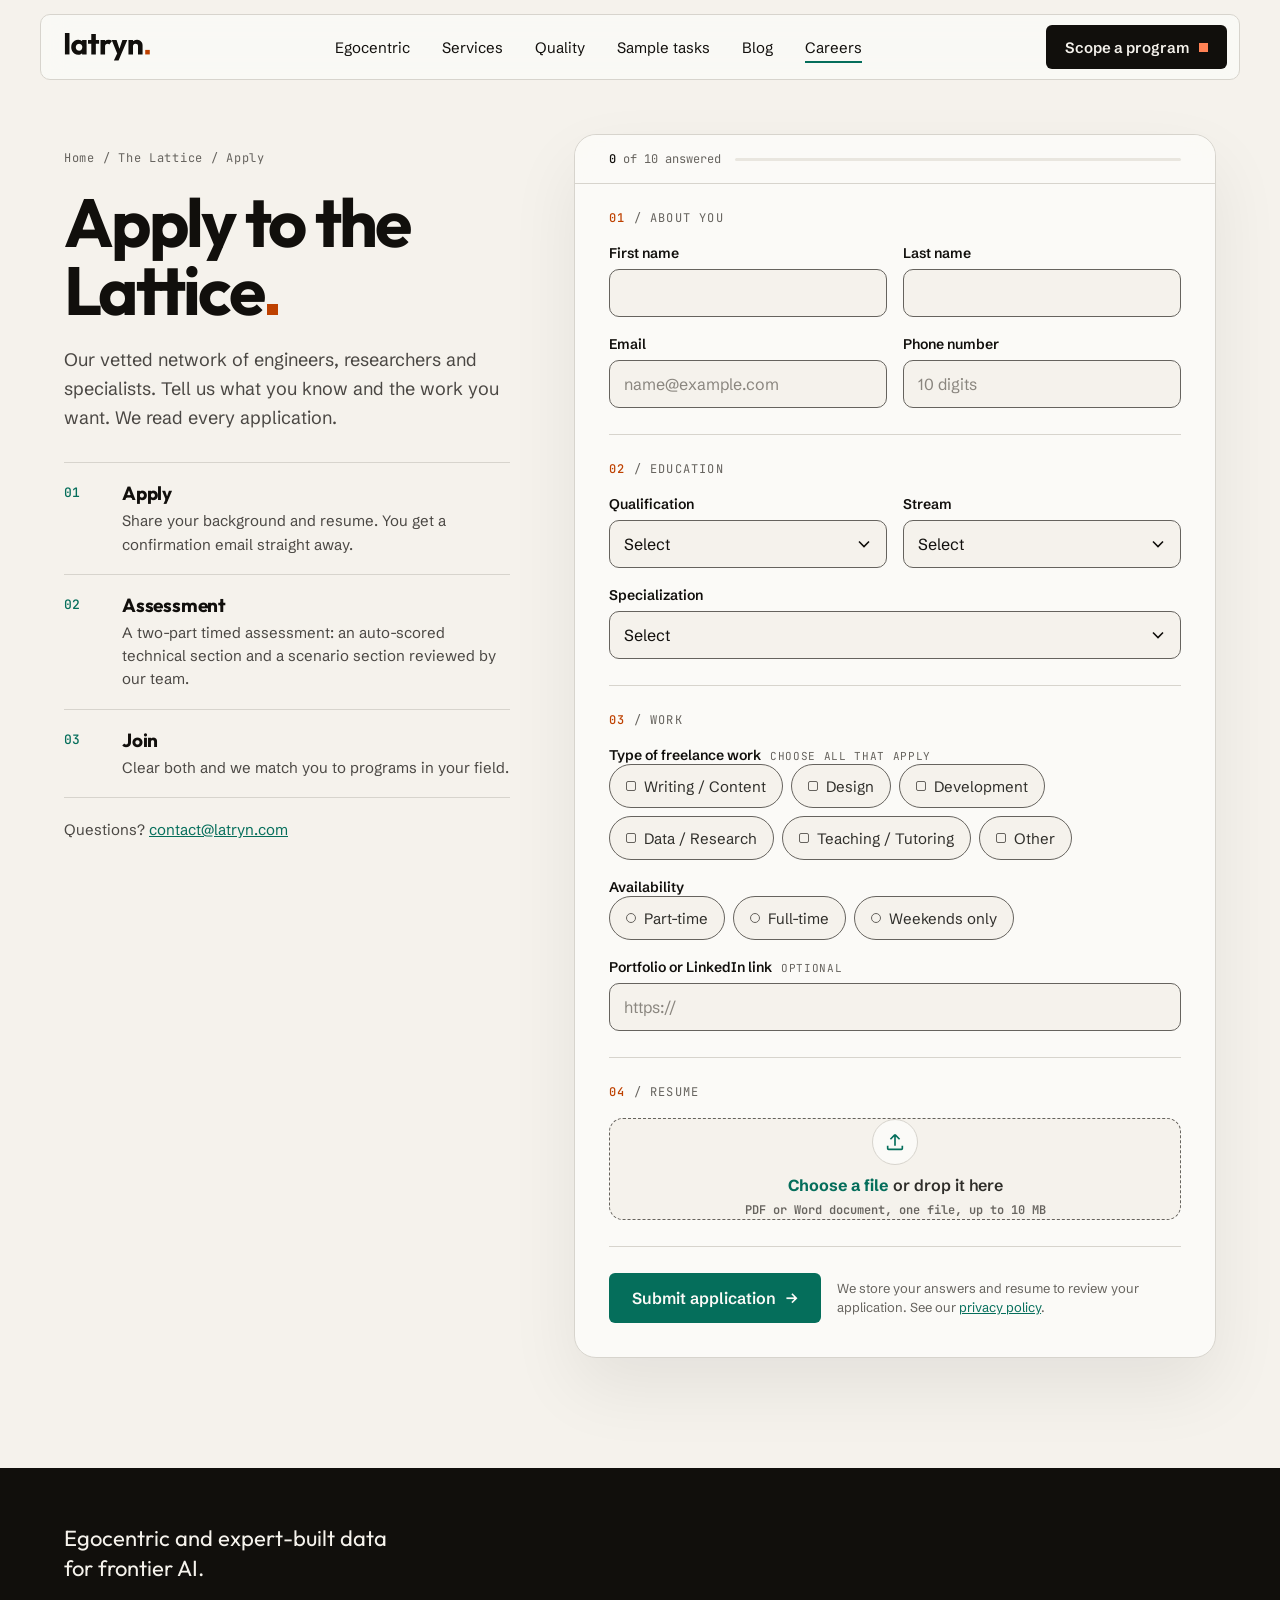
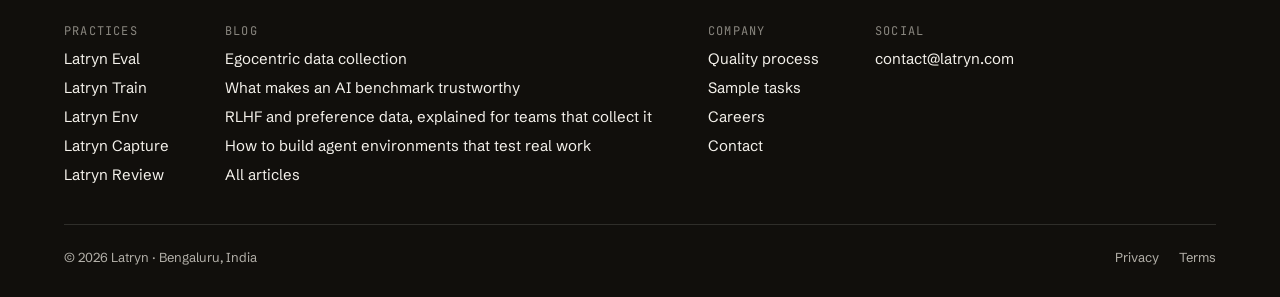
==== join.html @ 1d6ce914 "Add Lattice application page with Google Sheets and email backend - New join.html: full application " ====
<!doctype html>
<html lang="en">
<head>
<meta charset="utf-8">
<meta name="viewport" content="width=device-width, initial-scale=1">
<title>Apply to the Lattice | Latryn</title>
<meta name="description" content="Apply to join the Lattice, Latryn&#x27;s vetted network of experts who build AI evaluation, training and egocentric data. Share your background and resume.">
<link rel="canonical" href="https://latryn.com/join.html">
<meta property="og:type" content="website">
<meta property="og:site_name" content="Latryn">
<meta property="og:title" content="Apply to the Lattice | Latryn">
<meta property="og:description" content="Apply to join the Lattice, Latryn&#x27;s vetted network of experts who build AI evaluation, training and egocentric data. Share your background and resume.">
<meta property="og:url" content="https://latryn.com/join.html">
<meta property="og:image" content="https://latryn.com/og-image-1200x630.png">
<meta name="twitter:card" content="summary_large_image">
<script>document.documentElement.classList.add("js")</script>
<meta name="theme-color" content="#f5f2ec">
<link rel="icon" href="favicon.svg" type="image/svg+xml">
<link rel="alternate" type="text/plain" title="LLM site guide" href="llms.txt">
<link rel="preconnect" href="https://fonts.googleapis.com"><link rel="preconnect" href="https://fonts.gstatic.com" crossorigin><link rel="stylesheet" href="https://fonts.googleapis.com/css2?family=Outfit:wght@500;600;700&family=Schibsted+Grotesk:wght@400;500;600&family=JetBrains+Mono:wght@400;500&display=swap">
<link rel="stylesheet" href="assets/vendor/lenis.css">
<link rel="stylesheet" href="assets/latryn.css">

</head>
<body>
<a class="skip" href="#main">Skip to content</a>
<div class="progress" aria-hidden="true"></div><header class="nav" id="nav"><nav class="nav-in" aria-label="Main">
<a href="index.html" class="logo" aria-label="Latryn home"><svg viewBox="0 0 292 94" width="87" height="28" aria-hidden="true"><g transform="translate(1 -8.0) scale(0.1)"><path transform="translate(0 800.0) scale(1 -1)" d="M54 0V726H207V0Z" fill="currentColor"/><path transform="translate(241 800.0) scale(1 -1)" d="M257 -10Q190 -10 137.25 23.0Q84.5 56 54.25 113.0Q24 170 24 242.5Q24 315.5 54.25 372.75Q84.5 430 137.25 463.0Q190 496 257 496Q306 496 345.5 477.0Q385 458 409.75 424.5Q434.5 391 438 348V138Q434.5 95 410.0 61.5Q385.5 28 345.75 9.0Q306 -10 257 -10ZM288 128Q337 128 367.0 160.25Q397 192.5 397 243Q397 277 383.5 302.75Q370 328.5 345.5 343.25Q321 358 288.5 358Q256.5 358 232.0 343.25Q207.5 328.5 193.25 302.5Q179 276.5 179 243Q179 209.5 193.0 183.5Q207 157.5 231.75 142.75Q256.5 128 288 128ZM390.5 0V130.5L413.5 249L390.5 366.5V486H541V0Z" fill="currentColor"/><path transform="translate(816 800.0) scale(1 -1)" d="M123 0V687H276V0ZM13 356V486H386V356Z" fill="currentColor"/><path transform="translate(1195 800.0) scale(1 -1)" d="M54 0V486H207V0ZM207 266.5 142.5 316.5Q161.5 402 206.99693251533742 449.0Q252.49386503067484 496 331.5 496Q366.5 496 393.25 485.5Q420 475 440 453L349 338Q339 349 324.19444444444446 354.75Q309.3888888888889 360.5 290 360.5Q252 360.5 229.5 337.125786163522Q207 313.751572327044 207 266.5Z" fill="currentColor"/><path transform="translate(1619 800.0) scale(1 -1)" d="M203.5 -2.5 4 486H168.5L295.5 98.5H235L365 486H529.5L321.5 -2.5ZM78.5 -205 224.5 110 321.5 -2.5 235.5 -205Z" fill="currentColor"/><path transform="translate(2133 800.0) scale(1 -1)" d="M375 0V276.5Q375 315 351.5 338.25Q328 361.5 291.6224489795918 361.5Q266.8724489795918 361.5 247.6862244897959 351.0Q228.5 340.5 217.75 321.25Q207 302 207 276.5L147.5 305.5Q147.5 363 172.75 405.75Q198 448.5 242.44796954314722 472.25Q286.89593908629445 496 343.1979695431472 496Q396.5 496 438.25 470.5Q480 445 504.0 403.0Q528 361 528 311V0ZM54 0V486H207V0Z" fill="currentColor"/><rect x="2750" y="647.0" width="153" height="153" class="ldot"/></g></svg></a>
<div class="nav-links"><a href="index.html#egocentric">Egocentric</a><a href="index.html#build">Services</a><a href="index.html#quality">Quality</a><a href="sample-tasks.html">Sample tasks</a><a href="blog/index.html">Blog</a><a href="index.html#lattice" aria-current="page">Careers</a></div>
<a class="btn btn-ink" href="index.html?type=Scope%20a%20program#contact" style="min-height:44px;padding:11px 18px;font-size:15px">Scope a program <span class="sq" aria-hidden="true"></span></a>
</nav></header>
<main id="main" class="wrap join">
<div class="join-grid">
<aside class="join-intro">
<div class="crumbs"><a href="index.html">Home</a> / <a href="index.html#lattice">The Lattice</a> / Apply</div>
<h1>Apply to the Lattice<span class="dot"></span></h1>
<p class="lede">Our vetted network of engineers, researchers and specialists. Tell us what you know and the work you want. We read every application.</p>
<ol class="join-steps">
<li><b>01</b><div><strong>Apply</strong><span>Share your background and resume. You get a confirmation email straight away.</span></div></li>
<li><b>02</b><div><strong>Assessment</strong><span>A two-part timed assessment: an auto-scored technical section and a scenario section reviewed by our team.</span></div></li>
<li><b>03</b><div><strong>Join</strong><span>Clear both and we match you to programs in your field.</span></div></li>
</ol>
<p class="join-mail">Questions? <a data-email="careers" href="mailto:contact@latryn.com">contact@latryn.com</a></p>
</aside>
<div class="join-card">
<form class="form jform" id="apply-form" aria-label="Lattice application" novalidate>
<div class="jprog" aria-hidden="true"><span class="mono"><b id="jcount">0</b> of 10 answered</span><span class="track"><i id="jbar"></i></span></div>
<fieldset><legend class="eyebrow"><b>01</b> / About you</legend><div class="fgrid2">
<div class="field" data-field data-msg="Enter your first name"><label for="firstName">First name</label><input id="firstName" name="firstName" required autocomplete="given-name" maxlength="80" aria-describedby="e-firstName"><p class="err" id="e-firstName" aria-live="polite"></p></div>
<div class="field" data-field data-msg="Enter your last name"><label for="lastName">Last name</label><input id="lastName" name="lastName" required autocomplete="family-name" maxlength="80" aria-describedby="e-lastName"><p class="err" id="e-lastName" aria-live="polite"></p></div>
<div class="field" data-field data-msg="Enter your email address"><label for="email">Email</label><input id="email" name="email" required type="email" autocomplete="email" maxlength="160" placeholder="name@example.com" aria-describedby="e-email"><p class="err" id="e-email" aria-live="polite"></p></div>
<div class="field" data-field data-msg="Enter your phone number"><label for="phone">Phone number</label><input id="phone" name="phone" required type="tel" inputmode="numeric" autocomplete="tel-national" pattern="[0-9]{10}" maxlength="10" placeholder="10 digits" aria-describedby="e-phone"><p class="err" id="e-phone" aria-live="polite"></p></div>
</div></fieldset>
<fieldset><legend class="eyebrow"><b>02</b> / Education</legend><div class="fgrid2">
<div class="field" data-field data-msg="Choose your highest qualification"><label for="qualification">Qualification</label><select id="qualification" name="qualification" required aria-describedby="e-qualification"><option value="">Select</option><option>Diploma</option><option>Bachelors</option><option>Masters</option><option>PhD</option></select><p class="err" id="e-qualification" aria-live="polite"></p></div>
<div class="field" data-field data-msg="Choose your stream"><label for="stream">Stream</label><select id="stream" name="stream" required aria-describedby="e-stream"><option value="">Select</option><option>Science</option><option>Commerce</option><option>Arts</option><option>Engineering</option><option>Other</option></select><p class="err" id="e-stream" aria-live="polite"></p></div>
<div class="field full" data-field data-msg="Choose your specialization"><label for="specialization">Specialization</label><select id="specialization" name="specialization" required aria-describedby="e-specialization"><option value="">Select</option><option>Physical Sciences (Physics, Chemistry, Astronomy, Earth Sciences)</option><option>Life Sciences (Biology, Zoology, Botany, Genetics, Ecology)</option><option>Health &amp; Medical Sciences (Medicine, Nursing, Pharmacology, Neuroscience)</option><option>Computing &amp; Data (Computer Science, Data Analytics, AI, Cloud Computing)</option><option>Development &amp; Networks (Software Engineering, Web Development, Cybersecurity, Network Administration)</option><option>Core Engineering (Mechanical, Electrical, Civil, Chemical)</option><option>Advanced Engineering (Aerospace, Biomedical, Environmental, Robotics)</option><option>Visual Arts (Graphic Design, Fine Arts, Painting, Photography, Sculpture)</option><option>Media &amp; Digital Arts (Animation, UI/UX Design, Game Design, Video Production, Digital Illustration)</option><option>Performing Arts (Music Production, Sound Design, Theater, Choreography)</option><option>Design &amp; Architecture (Industrial Design, Fashion Design, Urban Planning, Architecture)</option><option>Humanities &amp; Communication (Technical Writing, Ethics in Technology, Language Arts, History)</option><option>Pure Mathematics (Algebra, Calculus, Geometry, Number Theory)</option><option>Applied Mathematics (Statistics, Actuarial Science, Cryptography, Quantitative Finance)</option><option>Other</option></select><p class="err" id="e-specialization" aria-live="polite"></p></div>
</div></fieldset>
<fieldset><legend class="eyebrow"><b>03</b> / Work</legend><div class="fgrid2">
<fieldset class="field full" data-field data-group="workTypes" data-msg="Choose at least one type of work" aria-describedby="e-workTypes"><legend class="lbl">Type of freelance work <span class="opt">Choose all that apply</span></legend><div class="picks"><label class="pick"><input type="checkbox" name="workTypes" value="Writing / Content"><span>Writing / Content</span></label><label class="pick"><input type="checkbox" name="workTypes" value="Design"><span>Design</span></label><label class="pick"><input type="checkbox" name="workTypes" value="Development"><span>Development</span></label><label class="pick"><input type="checkbox" name="workTypes" value="Data / Research"><span>Data / Research</span></label><label class="pick"><input type="checkbox" name="workTypes" value="Teaching / Tutoring"><span>Teaching / Tutoring</span></label><label class="pick"><input type="checkbox" name="workTypes" value="Other"><span>Other</span></label></div><p class="err" id="e-workTypes" aria-live="polite"></p></fieldset>
<fieldset class="field full" data-field data-group="availability" data-msg="Choose your availability" aria-describedby="e-availability"><legend class="lbl">Availability</legend><div class="picks"><label class="pick"><input type="radio" name="availability" value="Part-time" required><span>Part-time</span></label><label class="pick"><input type="radio" name="availability" value="Full-time" required><span>Full-time</span></label><label class="pick"><input type="radio" name="availability" value="Weekends only" required><span>Weekends only</span></label></div><p class="err" id="e-availability" aria-live="polite"></p></fieldset>
<div class="field full" data-field data-msg="Enter a full link, for example https://linkedin.com/in/you"><label for="portfolio">Portfolio or LinkedIn link <span class="opt">Optional</span></label><input id="portfolio" name="portfolio" type="url" inputmode="url" autocomplete="url" maxlength="300" placeholder="https://" aria-describedby="e-portfolio"><p class="err" id="e-portfolio" aria-live="polite"></p></div>
</div></fieldset>
<fieldset><legend class="eyebrow"><b>04</b> / Resume</legend>
<div class="field" data-field data-msg="Upload your resume">
<label class="drop" for="resume"><input type="file" id="resume" name="resume" required accept=".pdf,.doc,.docx,application/pdf,application/msword,application/vnd.openxmlformats-officedocument.wordprocessingml.document" aria-describedby="h-resume e-resume">
<span class="drop-ic" aria-hidden="true"><svg width="22" height="22" viewBox="0 0 24 24" fill="none" stroke="currentColor" stroke-width="1.8"><path d="M12 16V4m0 0-5 5m5-5 5 5M4 16v3a1 1 0 0 0 1 1h14a1 1 0 0 0 1-1v-3"/></svg></span>
<span class="drop-t"><strong>Choose a file</strong> or drop it here</span>
<span class="drop-h mono" id="h-resume">PDF or Word document, one file, up to 10 MB</span>
<span class="drop-file mono" hidden></span></label>
<p class="err" id="e-resume" aria-live="polite"></p></div>
</fieldset>
<input type="hidden" name="role">
<label class="hp" aria-hidden="true">Website<input name="website" tabindex="-1" autocomplete="off"></label>
<div class="jsubmit"><button class="btn btn-verd" type="submit">Submit application <span class="arr" aria-hidden="true">→</span></button><span class="note">We store your answers and resume to review your application. See our <a href="privacy.html">privacy policy</a>.</span></div>
<p class="form-ok" hidden role="status"></p>
</form>
<div class="jdone" hidden tabindex="-1">
<span class="stamp" aria-hidden="true"></span>
<span class="eyebrow"><b>Received</b> / Lattice application</span>
<h2>Thanks, <span id="jname">we have it</span><span class="dot"></span></h2>
<p>Your application is in. We sent a confirmation to <strong id="jmail">your email</strong>. If your background fits a current program, we will email you the assessment.</p>
<div style="display:flex;gap:12px;flex-wrap:wrap"><a class="btn btn-ink" href="index.html">Back to the homepage</a><a class="btn btn-ghost" href="blog/index.html">Read the blog</a></div>
</div>
</div>
</div>
</main><footer><div class="wrap">
<div class="fgrid">
<p style="margin:0;font-family:var(--disp);font-size:22px;line-height:1.35;color:var(--paper);max-width:340px">Egocentric and expert-built data for frontier AI.</p>
<div class="fcols">
<div><span class="h">PRACTICES</span><a href="index.html#build">Latryn Eval</a><a href="index.html#build">Latryn Train</a><a href="index.html#build">Latryn Env</a><a href="index.html#egocentric">Latryn Capture</a><a href="index.html#build">Latryn Review</a></div>
<div><span class="h">BLOG</span><a href="blog/egocentric-data-collection.html">Egocentric data collection</a><a href="blog/trustworthy-ai-benchmarks.html">What makes an AI benchmark trustworthy</a><a href="blog/rlhf-preference-data-guide.html">RLHF and preference data, explained for teams that collect it</a><a href="blog/building-agent-environments.html">How to build agent environments that test real work</a><a href="blog/index.html">All articles</a></div>
<div><span class="h">COMPANY</span><a href="index.html#quality">Quality process</a><a href="sample-tasks.html">Sample tasks</a><a href="index.html#lattice">Careers</a><a href="index.html#contact">Contact</a></div>
<div><span class="h">SOCIAL</span><a data-social="linkedin" href="#">LinkedIn</a><a data-social="x" href="#">X</a><a data-social="youtube" href="#">YouTube</a><a data-email="general" href="mailto:contact@latryn.com">contact@latryn.com</a></div>
</div></div>
<div class="legal"><span>© 2026 Latryn · Bengaluru, India</span><span style="display:flex;gap:20px"><a href="privacy.html">Privacy</a><a href="terms.html">Terms</a></span></div>
</div></footer>
<script src="assets/vendor/lenis.min.js"></script>
<script src="assets/site.js"></script>
</body>
</html>
---- assets/latryn.css ----
/* Latryn shared stylesheet for inner pages (blog, sample tasks, legal).
   Tokens mirror the Latryn design system: paper ground, ink text, verdigris actions,
   one ember accent per view, Outfit display + Schibsted Grotesk body + JetBrains Mono labels. */
:root{
  --paper:#f5f2ec; --raised:#fbfaf7; --sunken:#e9e6df;
  --ink:#110f0c; --ink-2:#2f2e2a; --body:#4a4743; --muted:#66635e; --hair:#d7d4cd;
  --verd:#056e5b; --verd-d:#045445; --verd-l:#52c1a7; --tint:#d6f5eb; --tint-2:#afe9d8;
  --ember:#be4100; --ember-l:#ff8255; --cobalt:#2456b9;
  --dark:#110f0c; --dark-2:#1c1a17; --dark-line:#2f2e2a; --dark-muted:#b4b1aa;
  --ease:cubic-bezier(.2,.7,.2,1);
  --sans:"Schibsted Grotesk","Helvetica Neue",Arial,sans-serif;
  --disp:"Outfit","Schibsted Grotesk",sans-serif;
  --mono:"JetBrains Mono",Menlo,monospace;
}
*{box-sizing:border-box}
html{scroll-behavior:smooth;overflow-x:clip}
html.lenis-smooth{scroll-behavior:auto!important}
body{margin:0;background:var(--paper);color:var(--ink);font-family:var(--sans);-webkit-font-smoothing:antialiased;overflow-x:clip}
a{color:var(--verd)}a:hover{color:var(--verd-d)}
img,svg{display:block}
:focus-visible{outline:2px solid var(--verd);outline-offset:3px}
.skip{position:absolute;left:-999px;top:8px;background:var(--ink);color:var(--paper);padding:10px 14px;border-radius:6px;z-index:100}.skip:focus{left:8px}
.wrap{max-width:1200px;margin:0 auto;padding:0 24px}
.narrow{max-width:760px;margin:0 auto;padding:0 24px}
.eyebrow{font-family:var(--mono);font-size:12px;letter-spacing:.1em;color:var(--muted);text-transform:uppercase}
.eyebrow b{color:var(--ember);font-weight:500}
h1,h2,h3{font-family:var(--disp);font-weight:700;margin:0}
.dot{display:inline-block;width:.16em;height:.16em;background:var(--ember);margin-left:.06em}
.js .dot{opacity:0;transform:scale(1.9)}
.js .dot.on{opacity:1;transform:none;transition:opacity .18s linear,transform .38s var(--ease)}
/* page-to-page: cross-fade, logo stays put, article titles carry over from their cards */
@view-transition{navigation:auto}
::view-transition-old(root),::view-transition-new(root){animation-duration:.32s;animation-timing-function:cubic-bezier(.2,.7,.2,1)}
.nav .logo{view-transition-name:site-logo}
.btn:active{transform:scale(.97)}
@keyframes flash{0%{background:var(--tint);box-shadow:0 0 0 6px var(--tint)}100%{background:transparent;box-shadow:0 0 0 6px transparent}}
.refs li.flash{animation:flash 2s var(--ease);border-radius:4px}
@keyframes changed{0%{background:var(--tint-2);border-color:var(--verd)}100%{}}
.changed{animation:changed 1.6s var(--ease)}
.logo{color:var(--ink);--dot:var(--ember)}.logo .ldot{fill:var(--dot)}
.progress{position:fixed;top:0;left:0;height:2px;width:100%;background:var(--ember);transform-origin:left;transform:scaleX(0);z-index:60}
.nav{position:sticky;top:0;z-index:50;padding:14px 24px;transition:transform .45s var(--ease)}
.nav.hide{transform:translateY(-110%)}
.nav-in{max-width:1200px;margin:0 auto;padding:10px 12px 10px 22px;display:flex;align-items:center;justify-content:space-between;gap:24px;background:rgba(251,250,247,.82);backdrop-filter:blur(14px);-webkit-backdrop-filter:blur(14px);border:1px solid var(--hair);border-radius:10px;transition:box-shadow .3s}
.nav.scrolled .nav-in{box-shadow:0 10px 30px rgba(17,15,12,.08)}
.nav-links{display:flex;gap:32px}
.nav-links a{position:relative;color:var(--ink);text-decoration:none;font-size:15px;padding:6px 0}
.nav-links a::after{content:"";position:absolute;left:0;right:0;bottom:0;height:2px;background:var(--verd);transform:scaleX(0);transform-origin:left;transition:transform .3s var(--ease)}
.nav-links a:hover::after,.nav-links a[aria-current="page"]::after{transform:scaleX(1)}
.btn{display:inline-flex;align-items:center;gap:10px;min-height:48px;padding:14px 22px;border-radius:6px;font-weight:600;font-size:16px;text-decoration:none;border:1px solid transparent;cursor:pointer;font-family:var(--sans);transition:transform .2s var(--ease),box-shadow .2s}
.btn:hover{transform:translateY(-2px);box-shadow:0 10px 24px rgba(17,15,12,.12)}
.btn .arr{transition:transform .25s var(--ease)}.btn:hover .arr{transform:translateX(4px)}
.btn-ink{background:var(--ink);color:var(--paper)}.btn-ink:hover{color:var(--paper)}
.btn-verd{background:var(--verd);color:var(--raised)}.btn-verd:hover{color:var(--raised)}
.btn-ghost{background:var(--raised);color:var(--ink);border-color:var(--muted)}.btn-ghost:hover{color:var(--ink)}
.btn-paper{background:var(--raised);color:var(--verd-d)}.btn-paper:hover{color:var(--verd-d)}
.sq{width:9px;height:9px;background:var(--ember-l);display:inline-block;flex:none}
/* no blanket fade-ups on inner pages either: reading content is never hidden behind an animation */

/* page hero */
.page-hero{padding:56px 0 40px}
.page-hero h1{font-size:clamp(40px,6vw,72px);line-height:1;letter-spacing:-.04em;margin:16px 0 18px}
.page-hero p{font-size:19px;line-height:1.6;color:var(--body);max-width:640px;margin:0}
.crumbs{font-family:var(--mono);font-size:12px;letter-spacing:.06em;color:var(--muted)}
.crumbs a{color:var(--muted);text-decoration:none}.crumbs a:hover{color:var(--verd)}

/* blog cards */
.posts{display:grid;grid-template-columns:repeat(auto-fill,minmax(320px,1fr));gap:16px;padding-bottom:96px}
.post-card{position:relative;display:flex;flex-direction:column;gap:12px;background:var(--raised);border:1px solid var(--hair);border-radius:16px;padding:28px;text-decoration:none;color:var(--ink);transition:transform .4s var(--ease),border-color .4s,box-shadow .4s}
.post-card:hover{border-color:var(--verd);color:var(--ink)}
.post-card h2{transition:color .25s}.post-card:hover h2{color:var(--verd)}
.post-card.feature:hover h2{color:var(--verd-l)}
.post-card .corner{position:absolute;top:22px;right:22px;width:12px;height:12px;background:var(--ember);transform:scale(0) rotate(-45deg);transition:transform .4s var(--ease)}
.post-card:hover .corner{transform:none}
.post-card h2{font-size:26px;line-height:1.15;letter-spacing:-.02em}
.post-card p{margin:0;font-size:15px;line-height:1.55;color:var(--body);flex-grow:1}
.post-card .meta{font-family:var(--mono);font-size:12px;color:var(--muted)}
.post-card.feature{grid-column:1/-1;background:var(--dark);color:var(--paper);border-color:var(--dark)}
.post-card.feature p{color:var(--hair)}.post-card.feature .meta,.post-card.feature .eyebrow{color:var(--dark-muted)}
.post-card.feature h2{font-size:clamp(28px,3.4vw,40px)}
.post-card.feature:hover{color:var(--paper)}

/* article */
.article-head{padding:40px 0 32px;border-bottom:1px solid var(--hair);margin-bottom:40px}
.article-head h1{font-size:clamp(36px,5.2vw,60px);line-height:1.04;letter-spacing:-.035em;margin:18px 0}
.article-head .dek{font-size:20px;line-height:1.55;color:var(--body);margin:0 0 20px}
.byline{display:flex;gap:18px;flex-wrap:wrap;font-family:var(--mono);font-size:12px;color:var(--muted);letter-spacing:.04em}
.tldr{background:var(--tint);border-radius:12px;padding:24px 28px;margin:0 0 40px}
.tldr h2{font-size:20px;margin-bottom:10px}
.tldr ul{margin:0;padding-left:20px}.tldr li{font-size:16px;line-height:1.6;color:var(--ink-2);margin:4px 0}
.prose{font-size:18px;line-height:1.75;color:var(--ink-2)}
.prose h2{font-size:32px;line-height:1.15;letter-spacing:-.025em;margin:48px 0 16px;color:var(--ink)}
.prose h3{font-size:22px;margin:32px 0 10px;color:var(--ink)}
.prose p{margin:0 0 20px}
.prose ul,.prose ol{margin:0 0 20px;padding-left:24px}.prose li{margin:6px 0}
.prose blockquote{margin:28px 0;padding:4px 0 4px 22px;border-left:3px solid var(--verd);font-family:var(--disp);font-size:22px;line-height:1.45;color:var(--ink)}
.prose code{font-family:var(--mono);font-size:.88em;background:var(--sunken);padding:2px 6px;border-radius:4px}
.prose sup a{font-family:var(--mono);font-size:12px;text-decoration:none;padding:0 2px}
.prose table{width:100%;border-collapse:collapse;font-size:16px;margin:8px 0 24px}
.prose th,.prose td{text-align:left;padding:12px 14px;border-bottom:1px solid var(--hair);vertical-align:top}
.prose th{font-family:var(--mono);font-size:12px;letter-spacing:.06em;color:var(--muted);font-weight:500;text-transform:uppercase}
.refs{margin-top:56px;padding-top:28px;border-top:1px solid var(--hair)}
.refs h2{font-size:24px;margin-bottom:14px}
.refs ol{padding-left:22px;margin:0}.refs li{font-size:15px;line-height:1.6;color:var(--body);margin:10px 0}
.cta-box{position:relative;overflow:hidden;background:var(--verd);color:var(--raised);border-radius:16px;padding:40px;margin:56px 0;display:flex;flex-direction:column;gap:16px}
.cta-box h2{font-size:30px;line-height:1.15;letter-spacing:-.02em;color:var(--raised);margin:0}
.cta-box p{margin:0;color:var(--tint);font-size:17px;line-height:1.6}
.related{padding:24px 0 96px}
.related h2{font-size:28px;margin-bottom:18px}

/* sample tasks */
.task{background:var(--raised);border:1px solid var(--hair);border-radius:16px;padding:32px;margin-bottom:16px}
.task h2{font-size:28px;letter-spacing:-.02em;margin:10px 0 12px}
.task p{margin:0 0 14px;font-size:16px;line-height:1.6;color:var(--body)}
.tree{font-family:var(--mono);font-size:13px;line-height:1.8;background:var(--dark-2);color:var(--paper);border-radius:10px;padding:18px 20px;overflow-x:auto;margin:14px 0}
.tree .dim{color:var(--dark-muted)}.tree .ok{color:var(--verd-l)}
.chips{display:flex;flex-wrap:wrap;gap:6px}
.chip{font-family:var(--mono);font-size:11px;letter-spacing:.06em;text-transform:uppercase;color:var(--body);border:1px solid var(--hair);padding:4px 8px;border-radius:4px}

/* lattice application (join.html) */
.mono{font-family:var(--mono)}
.join{padding-top:40px;padding-bottom:110px}
.join-grid{display:grid;grid-template-columns:minmax(0,.82fr) minmax(0,1.18fr);gap:64px;align-items:start}
.join-intro{position:sticky;top:110px;display:flex;flex-direction:column;gap:22px;padding-top:16px}
.join-intro h1{font-size:clamp(40px,5.4vw,68px);line-height:1;letter-spacing:-.04em}
.join-intro .lede{font-size:18px;line-height:1.6;color:var(--body);margin:0}
.join-steps{list-style:none;margin:8px 0 0;padding:0;border-top:1px solid var(--hair)}
.join-steps li{display:grid;grid-template-columns:44px 1fr;gap:14px;padding:18px 0;border-bottom:1px solid var(--hair)}
.join-steps b{font-family:var(--mono);font-weight:500;font-size:13px;color:var(--verd);padding-top:3px}
.join-steps strong{display:block;font-family:var(--disp);font-size:19px;letter-spacing:-.01em;margin-bottom:4px}
.join-steps span{font-size:15px;line-height:1.55;color:var(--body)}
.join-mail{margin:0;font-size:15px;color:var(--body)}
.join-card{position:relative;background:var(--raised);border:1px solid var(--hair);border-radius:22px;box-shadow:0 30px 70px rgba(17,15,12,.07)}
.jform{padding:0 34px 34px}
.jform fieldset{border:0;margin:0;padding:0;min-width:0}
.jform>fieldset{padding:26px 0;border-top:1px solid var(--hair)}
.jform>fieldset:first-of-type{border-top:0}
.jform>fieldset>legend{float:left;width:100%;margin-bottom:18px;padding:0}
.jform>fieldset>legend+*{clear:both}
.fgrid2{display:grid;grid-template-columns:1fr 1fr;gap:18px 16px}
.field{display:flex;flex-direction:column;gap:7px;min-width:0}
.field.full{grid-column:1/-1}
.field>label,.field .lbl{font-size:14px;font-weight:600;color:var(--ink);padding:0}
.opt{font-family:var(--mono);font-size:11px;font-weight:400;letter-spacing:.06em;text-transform:uppercase;color:var(--muted);margin-left:6px}
.jform input:not([type=checkbox]):not([type=radio]):not([type=file]),.jform select{width:100%;font:400 16px var(--sans);color:var(--ink);background:var(--paper);border:1px solid var(--muted);border-radius:10px;padding:12px 14px;min-height:48px;transition:border-color .2s,box-shadow .2s,background .2s}
.jform select{appearance:none;-webkit-appearance:none;padding-right:42px;text-overflow:ellipsis;cursor:pointer;background-image:url("data:image/svg+xml,%3Csvg xmlns='http://www.w3.org/2000/svg' width='12' height='8' viewBox='0 0 12 8'%3E%3Cpath d='M1 1.5l5 5 5-5' fill='none' stroke='%23110f0c' stroke-width='1.6'/%3E%3C/svg%3E");background-repeat:no-repeat;background-position:right 16px center}
.jform input:hover,.jform select:hover{border-color:var(--ink-2)}
.jform input:focus,.jform select:focus{outline:none;border-color:var(--verd);background-color:var(--raised);box-shadow:0 0 0 3px rgba(5,110,91,.18)}
.jform ::placeholder{color:#8a867f}
.field.bad input,.field.bad select,.field.bad .drop{border-color:var(--ember)}
.err{margin:0;font-size:13px;line-height:1.4;color:var(--ember);min-height:0}
.err:empty{display:none}
.picks{display:flex;flex-wrap:wrap;gap:8px}
.pick{position:relative;cursor:pointer}
.pick input{position:absolute;z-index:1;opacity:0;inset:0;width:100%;height:100%;margin:0;cursor:pointer}
.pick span{display:inline-flex;align-items:center;gap:8px;min-height:44px;padding:10px 16px;border:1px solid var(--muted);border-radius:999px;background:var(--paper);font-size:15px;color:var(--ink-2);transition:background .2s,border-color .2s,color .2s,transform .2s var(--ease)}
.pick span::before{content:"";width:8px;height:8px;border-radius:2px;border:1.5px solid var(--muted);transition:background .2s,border-color .2s,transform .3s var(--ease)}
.pick input[type=radio]+span::before{border-radius:999px}
.pick:hover span{border-color:var(--ink-2)}
.pick input:checked+span{background:var(--tint);border-color:var(--verd);color:var(--verd-d)}
.pick input:checked+span::before{background:var(--verd);border-color:var(--verd);transform:scale(1.15)}
.pick input:focus-visible+span{outline:2px solid var(--verd);outline-offset:3px}
.pick:active span{transform:scale(.97)}
.field.bad .pick span{border-color:var(--ember)}
.drop{position:relative;display:flex;flex-direction:column;align-items:center;gap:6px;text-align:center;padding:30px 20px;border:1.5px dashed var(--muted);border-radius:14px;background:var(--paper);cursor:pointer;transition:border-color .2s,background .2s}
.drop input{position:absolute;inset:0;width:100%;height:100%;opacity:0;cursor:pointer}
.drop:hover,.drop.over{border-color:var(--verd);background:var(--tint)}
.drop:focus-within{outline:2px solid var(--verd);outline-offset:3px}
.drop-ic{display:inline-flex;align-items:center;justify-content:center;width:46px;height:46px;border-radius:999px;background:var(--raised);color:var(--verd);border:1px solid var(--hair);margin-bottom:4px;transition:transform .35s var(--ease)}
.drop:hover .drop-ic{transform:translateY(-3px)}
.drop-t{font-size:16px;color:var(--ink-2)}.drop-t strong{color:var(--verd)}
.drop-h{font-size:12px;line-height:1.5;color:var(--muted);max-width:100%;overflow-wrap:anywhere}
.drop-file{display:inline-flex;align-items:center;gap:8px;margin-top:8px;font-size:13px;color:var(--verd-d);background:var(--raised);border:1px solid var(--verd);border-radius:999px;padding:6px 12px;max-width:100%;overflow:hidden;text-overflow:ellipsis;white-space:nowrap}
.drop.has{border-style:solid;border-color:var(--verd)}
.jdone[hidden],.drop-file[hidden],.jform[hidden]{display:none}
.hp{position:absolute;left:-9999px;width:1px;height:1px;overflow:hidden}
.jprog{display:flex;align-items:center;gap:14px;margin:0 -34px;padding:16px 34px;background:rgba(251,250,247,.9);backdrop-filter:blur(10px);-webkit-backdrop-filter:blur(10px);border-bottom:1px solid var(--hair);border-radius:22px 22px 0 0;font-size:12px;color:var(--muted)}
.jprog b{color:var(--ink);font-weight:500}
.jprog .track{flex:1;height:3px;background:var(--sunken);border-radius:3px;overflow:hidden}
.jprog .track i{display:block;height:100%;width:100%;background:var(--verd);transform:scaleX(0);transform-origin:left;transition:transform .45s var(--ease)}
.jsubmit{display:flex;gap:16px;align-items:center;flex-wrap:wrap;padding-top:26px;border-top:1px solid var(--hair)}
.jsubmit .note{flex:1;min-width:220px;font-size:13px;line-height:1.5;color:var(--muted)}
.btn[disabled]{opacity:.7;cursor:progress;transform:none;box-shadow:none}
.btn .spin{width:14px;height:14px;border-radius:999px;border:2px solid currentColor;border-right-color:transparent;animation:spin .7s linear infinite}
@keyframes spin{to{transform:rotate(360deg)}}
.form-ok{margin:18px 0 0;background:var(--tint);color:var(--ink-2);border-radius:10px;padding:12px 14px;font-size:14px;line-height:1.5;animation:changed 1.6s var(--ease)}
.form-ok.bad{background:#fbe6dc;color:var(--ink)}
.jdone{display:flex;flex-direction:column;gap:18px;padding:56px 40px 48px;outline:none}
.jdone h2{font-size:clamp(30px,3.6vw,42px);line-height:1.08;letter-spacing:-.03em}
.jdone p{margin:0;font-size:17px;line-height:1.6;color:var(--body);max-width:520px}
.jdone .stamp{width:30px;height:30px;background:var(--ember);opacity:0;transform:scale(1.9) rotate(-12deg);transition:opacity .15s linear,transform .45s var(--ease)}
.jdone.on .stamp{opacity:1;transform:none}
.jdone.on{animation:rise .6s var(--ease)}
@keyframes rise{from{opacity:0;transform:translateY(14px)}to{opacity:1;transform:none}}
@media (max-width:900px){.join-grid{grid-template-columns:1fr;gap:36px}.join-intro{position:static}}
@media (max-width:600px){.join{padding-left:16px;padding-right:16px}.fgrid2{grid-template-columns:1fr}.jform{padding:0 20px 24px}.jprog{margin:0 -20px;padding:14px 20px}.jdone{padding:40px 22px}.drop{padding:26px 14px}.join-card{border-radius:18px}}

/* footer */
footer{background:var(--dark);color:var(--dark-muted);padding:56px 0 32px}
footer a{color:var(--paper);text-decoration:none}footer a:hover{color:var(--verd-l)}
.fgrid{display:flex;justify-content:space-between;gap:40px;flex-wrap:wrap}
.fcols{display:flex;gap:56px;flex-wrap:wrap;font-size:15px}
.fcols div{display:flex;flex-direction:column;gap:10px}
.fcols .h{font-family:var(--mono);font-size:12px;letter-spacing:.1em;color:#89867f}
.legal{display:flex;justify-content:space-between;gap:16px;flex-wrap:wrap;border-top:1px solid var(--dark-line);padding-top:24px;margin-top:40px;font-size:13px}
.legal a{color:var(--dark-muted)}

@media (max-width:900px){.nav-links{display:none}.cta-box{padding:28px}}
@media (prefers-reduced-motion:reduce){@view-transition{navigation:none}*,*::before,*::after{animation:none!important;transition:none!important}.js .dot{opacity:1;transform:none}}
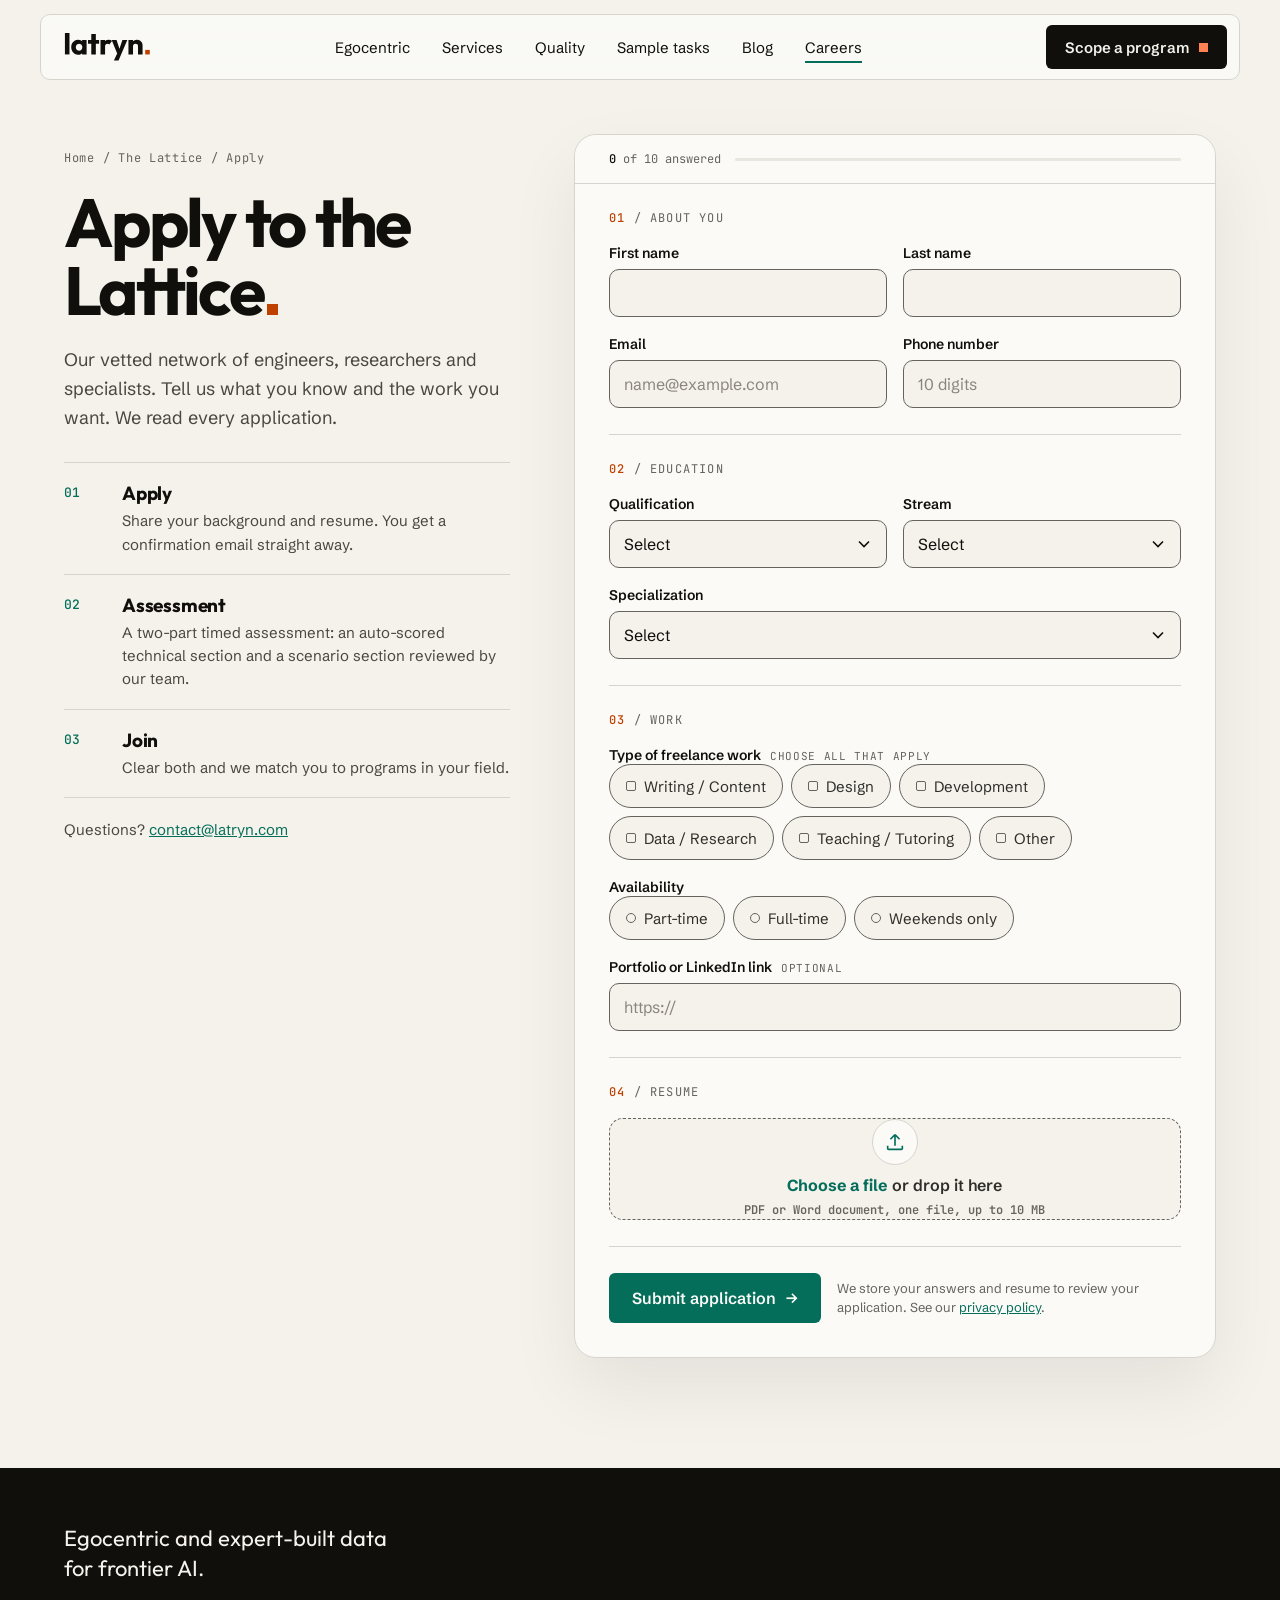
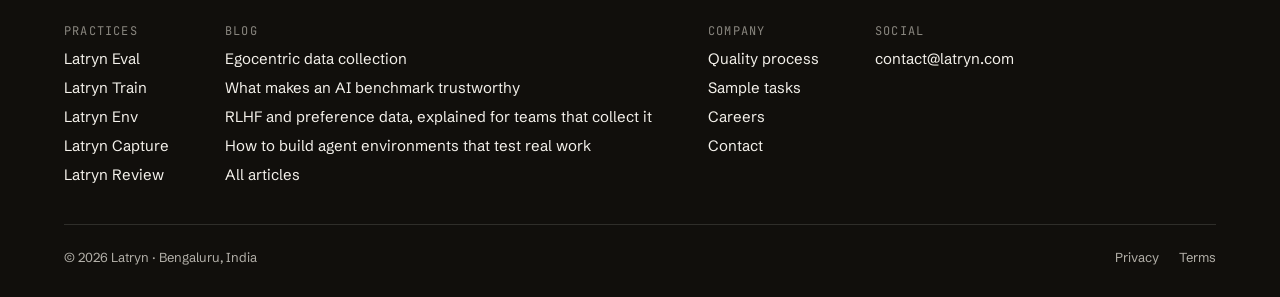
==== commit 71366482: "Animate the Lattice application form - Form card rises and settles on load; step dividers draw in. -" ====
--- a/join.html
+++ b/join.html
@@ -64,7 +64,7 @@
 <fieldset><legend class="eyebrow"><b>04</b> / Resume</legend>
 <div class="field" data-field data-msg="Upload your resume">
 <label class="drop" for="resume"><input type="file" id="resume" name="resume" required accept=".pdf,.doc,.docx,application/pdf,application/msword,application/vnd.openxmlformats-officedocument.wordprocessingml.document" aria-describedby="h-resume e-resume">
-<span class="drop-ic" aria-hidden="true"><svg width="22" height="22" viewBox="0 0 24 24" fill="none" stroke="currentColor" stroke-width="1.8"><path d="M12 16V4m0 0-5 5m5-5 5 5M4 16v3a1 1 0 0 0 1 1h14a1 1 0 0 0 1-1v-3"/></svg></span>
+<span class="drop-ic" aria-hidden="true"><svg class="up" width="22" height="22" viewBox="0 0 24 24" fill="none" stroke="currentColor" stroke-width="1.8"><path d="M12 16V4m0 0-5 5m5-5 5 5M4 16v3a1 1 0 0 0 1 1h14a1 1 0 0 0 1-1v-3"/></svg><svg class="ck" width="22" height="22" viewBox="0 0 24 24" fill="none" stroke="currentColor" stroke-width="2"><path d="m5 12.5 4.5 4.5L19 7.5"/></svg></span>
 <span class="drop-t"><strong>Choose a file</strong> or drop it here</span>
 <span class="drop-h mono" id="h-resume">PDF or Word document, one file, up to 10 MB</span>
 <span class="drop-file mono" hidden></span></label>
--- a/assets/latryn.css
+++ b/assets/latryn.css
@@ -7,7 +7,7 @@
   --verd:#056e5b; --verd-d:#045445; --verd-l:#52c1a7; --tint:#d6f5eb; --tint-2:#afe9d8;
   --ember:#be4100; --ember-l:#ff8255; --cobalt:#2456b9;
   --dark:#110f0c; --dark-2:#1c1a17; --dark-line:#2f2e2a; --dark-muted:#b4b1aa;
-  --ease:cubic-bezier(.2,.7,.2,1);
+  --ease:cubic-bezier(.2,.7,.2,1); --expo:cubic-bezier(.16,1,.3,1);
   --sans:"Schibsted Grotesk","Helvetica Neue",Arial,sans-serif;
   --disp:"Outfit","Schibsted Grotesk",sans-serif;
   --mono:"JetBrains Mono",Menlo,monospace;
@@ -142,7 +142,7 @@
 .field.full{grid-column:1/-1}
 .field>label,.field .lbl{font-size:14px;font-weight:600;color:var(--ink);padding:0}
 .opt{font-family:var(--mono);font-size:11px;font-weight:400;letter-spacing:.06em;text-transform:uppercase;color:var(--muted);margin-left:6px}
-.jform input:not([type=checkbox]):not([type=radio]):not([type=file]),.jform select{width:100%;font:400 16px var(--sans);color:var(--ink);background:var(--paper);border:1px solid var(--muted);border-radius:10px;padding:12px 14px;min-height:48px;transition:border-color .2s,box-shadow .2s,background .2s}
+.jform input:not([type=checkbox]):not([type=radio]):not([type=file]),.jform select{width:100%;font:400 16px var(--sans);color:var(--ink);background:var(--paper);border:1px solid var(--muted);border-radius:10px;padding:12px 14px;min-height:48px;transition:border-color .2s,box-shadow .25s,background .2s,transform .25s var(--expo)}
 .jform select{appearance:none;-webkit-appearance:none;padding-right:42px;text-overflow:ellipsis;cursor:pointer;background-image:url("data:image/svg+xml,%3Csvg xmlns='http://www.w3.org/2000/svg' width='12' height='8' viewBox='0 0 12 8'%3E%3Cpath d='M1 1.5l5 5 5-5' fill='none' stroke='%23110f0c' stroke-width='1.6'/%3E%3C/svg%3E");background-repeat:no-repeat;background-position:right 16px center}
 .jform input:hover,.jform select:hover{border-color:var(--ink-2)}
 .jform input:focus,.jform select:focus{outline:none;border-color:var(--verd);background-color:var(--raised);box-shadow:0 0 0 3px rgba(5,110,91,.18)}
@@ -192,6 +192,45 @@
 .jdone.on .stamp{opacity:1;transform:none}
 .jdone.on{animation:rise .6s var(--ease)}
 @keyframes rise{from{opacity:0;transform:translateY(14px)}to{opacity:1;transform:none}}
+/* form motion: entrances use expo out, responses 150 to 450ms, nothing loops while idle */
+@keyframes cardin{from{opacity:0;transform:translateY(32px) rotate(-1.4deg)}to{opacity:1;transform:none}}
+@keyframes linein{from{transform:scaleX(0)}to{transform:none}}
+@keyframes stampin{from{opacity:0;transform:scale(1.9)}to{opacity:1;transform:scale(1.15)}}
+@keyframes errin{from{opacity:0;transform:translateY(-5px)}to{opacity:1;transform:none}}
+@keyframes chipin{from{opacity:0;transform:translateY(8px) scale(.96)}to{opacity:1;transform:none}}
+@keyframes tick{from{opacity:0;transform:translateY(70%)}to{opacity:1;transform:none}}
+@keyframes nudge{0%{box-shadow:0 0 0 0 rgba(190,65,0,.35)}100%{box-shadow:0 0 0 10px rgba(190,65,0,0)}}
+.js .join-card{animation:cardin .9s var(--expo) .15s both;transform-origin:50% 100%}
+.js .join-steps li{position:relative;border-bottom-color:transparent}
+.js .join-steps li::after{content:"";position:absolute;left:0;right:0;bottom:-1px;height:1px;background:var(--hair);transform-origin:left;animation:linein .8s var(--expo) both}
+.js .join-steps li:nth-child(1)::after{animation-delay:.35s}.js .join-steps li:nth-child(2)::after{animation-delay:.45s}.js .join-steps li:nth-child(3)::after{animation-delay:.55s}
+.field>label,.field .lbl{transition:color .2s}
+.field:focus-within>label{color:var(--verd-d)}
+.jform input:not([type=checkbox]):not([type=radio]):not([type=file]):focus,.jform select:focus{transform:translateY(-1px)}
+.err:not(:empty){animation:errin .3s var(--expo)}
+.field.nudge input,.field.nudge select,.field.nudge .drop,.field.nudge .pick span{animation:nudge .9s var(--expo)}
+.pick input:checked+span::before{animation:stampin .38s var(--expo) both}
+.pick span{transition:background .25s,border-color .25s,color .25s,transform .25s var(--expo)}
+.jform>fieldset>legend b{transition:color .3s}
+.jform>fieldset>legend::after{content:"Complete";float:right;display:inline-block;color:var(--cobalt);opacity:0;transform:translateX(-8px);transition:opacity .25s,transform .45s var(--expo)}
+.jform>fieldset.done>legend::after{opacity:1;transform:none}
+.jform>fieldset.done>legend b{color:var(--cobalt)}
+.jprog b{display:inline-block}
+.jprog b.tick{animation:tick .3s var(--expo)}
+.jprog .track i{transition:transform .6s var(--expo),background .3s}
+.jprog.full .track i{background:var(--cobalt)}
+.jprog.full .mono{color:var(--cobalt)}
+.drop{transition:border-color .2s,background .2s,transform .35s var(--expo)}
+.drop.over{transform:scale(1.015)}
+.drop.over .drop-ic{transform:translateY(-5px)}
+.drop-ic svg{grid-area:1/1}.drop-ic{display:inline-grid;place-items:center}
+.drop-ic .ck{opacity:0;transform:scale(1.9)}
+.drop.has .drop-ic{background:var(--tint);border-color:var(--verd)}
+.drop.has .drop-ic .up{opacity:0;transform:translateY(-6px);transition:opacity .15s,transform .3s var(--expo)}
+.drop.has .drop-ic .ck{opacity:1;transform:none;transition:opacity .15s linear,transform .38s var(--expo)}
+.drop-file:not([hidden]){animation:chipin .4s var(--expo)}
+.jdone .stamp{transition:opacity .15s linear .25s,transform .45s var(--expo) .25s}
+.jdone.on{animation:rise .6s var(--expo)}
 @media (max-width:900px){.join-grid{grid-template-columns:1fr;gap:36px}.join-intro{position:static}}
 @media (max-width:600px){.join{padding-left:16px;padding-right:16px}.fgrid2{grid-template-columns:1fr}.jform{padding:0 20px 24px}.jprog{margin:0 -20px;padding:14px 20px}.jdone{padding:40px 22px}.drop{padding:26px 14px}.join-card{border-radius:18px}}
 
